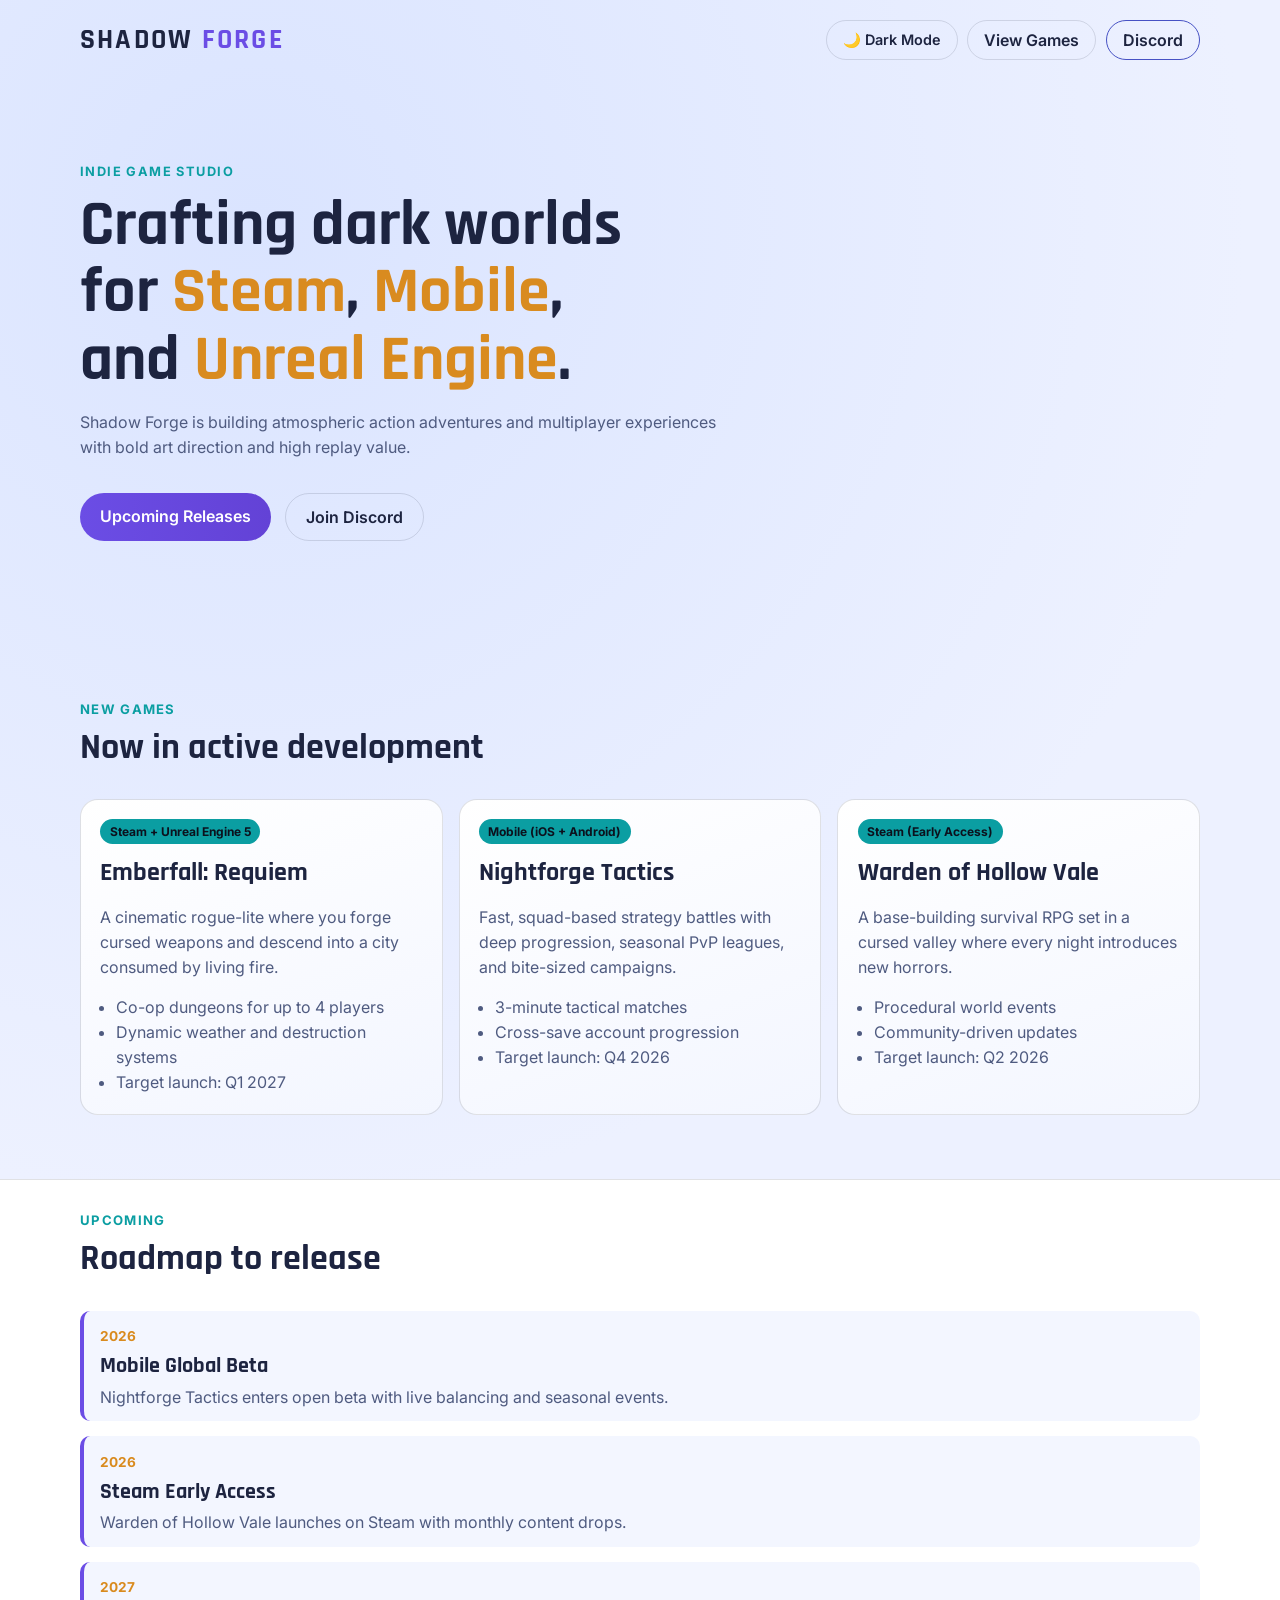
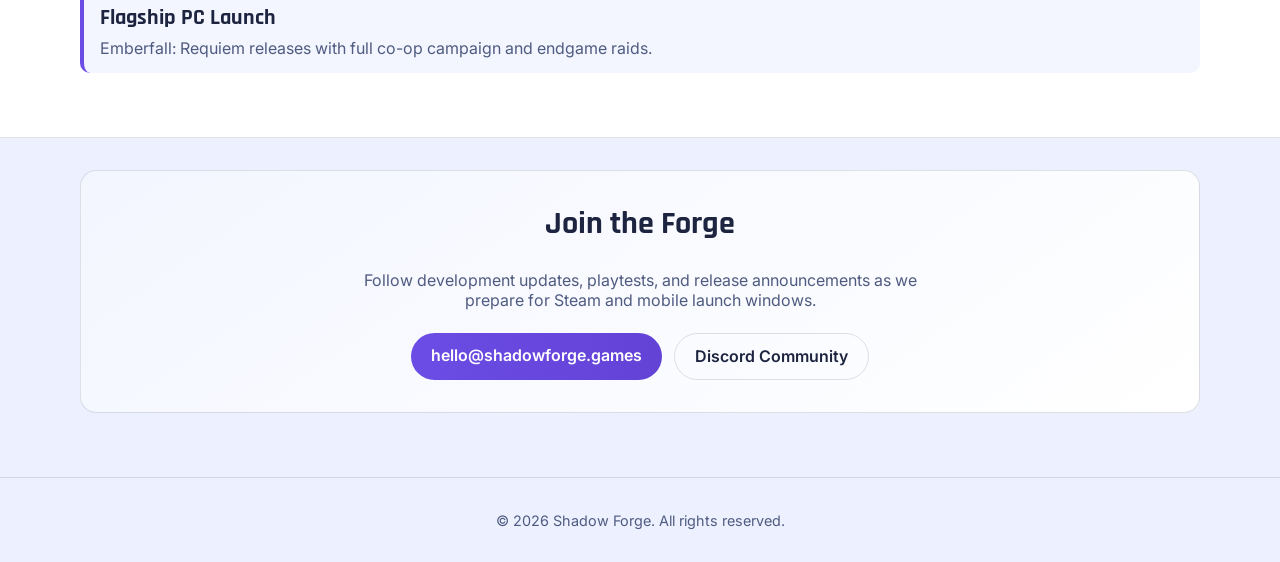
==== index.html @ a33db5d9 "Add dark and light mode toggle to landing page" ====
<!DOCTYPE html>
<html lang="en" data-theme="dark">
<head>
  <meta charset="UTF-8" />
  <meta name="viewport" content="width=device-width, initial-scale=1.0" />
  <title>Shadow Forge | Games in Development</title>
  <meta name="description" content="Shadow Forge is an independent game company building new and upcoming titles for Steam, mobile, and Unreal Engine-powered experiences." />
  <link rel="preconnect" href="https://fonts.googleapis.com">
  <link rel="preconnect" href="https://fonts.gstatic.com" crossorigin>
  <link href="https://fonts.googleapis.com/css2?family=Rajdhani:wght@400;600;700&family=Inter:wght@400;500;700&display=swap" rel="stylesheet">
  <link rel="stylesheet" href="styles.css" />
</head>
<body>
  <header class="hero">
    <nav class="nav container">
      <div class="brand">SHADOW <span>FORGE</span></div>
      <div class="nav-links">
        <button class="theme-toggle" id="theme-toggle" type="button" aria-label="Toggle dark and light mode">☀️ Light Mode</button>
        <a class="cta" href="#games">View Games</a>
        <a class="cta cta-discord" href="https://discord.gg/9wCuND36" target="_blank" rel="noopener noreferrer">Discord</a>
      </div>
    </nav>
    <div class="hero-content container">
      <p class="eyebrow">Indie Game Studio</p>
      <h1>Crafting dark worlds for <span>Steam</span>, <span>Mobile</span>, and <span>Unreal Engine</span>.</h1>
      <p class="lead">
        Shadow Forge is building atmospheric action adventures and multiplayer experiences with bold art direction and high replay value.
      </p>
      <div class="hero-buttons">
        <a class="btn-primary" href="#upcoming">Upcoming Releases</a>
        <a class="btn-secondary" href="https://discord.gg/9wCuND36" target="_blank" rel="noopener noreferrer">Join Discord</a>
      </div>
    </div>
  </header>

  <main>
    <section class="section container" id="games">
      <div class="section-title">
        <p>New Games</p>
        <h2>Now in active development</h2>
      </div>
      <div class="card-grid">
        <article class="game-card">
          <div class="badge">Steam + Unreal Engine 5</div>
          <h3>Emberfall: Requiem</h3>
          <p>A cinematic rogue-lite where you forge cursed weapons and descend into a city consumed by living fire.</p>
          <ul>
            <li>Co-op dungeons for up to 4 players</li>
            <li>Dynamic weather and destruction systems</li>
            <li>Target launch: Q1 2027</li>
          </ul>
        </article>

        <article class="game-card">
          <div class="badge">Mobile (iOS + Android)</div>
          <h3>Nightforge Tactics</h3>
          <p>Fast, squad-based strategy battles with deep progression, seasonal PvP leagues, and bite-sized campaigns.</p>
          <ul>
            <li>3-minute tactical matches</li>
            <li>Cross-save account progression</li>
            <li>Target launch: Q4 2026</li>
          </ul>
        </article>

        <article class="game-card">
          <div class="badge">Steam (Early Access)</div>
          <h3>Warden of Hollow Vale</h3>
          <p>A base-building survival RPG set in a cursed valley where every night introduces new horrors.</p>
          <ul>
            <li>Procedural world events</li>
            <li>Community-driven updates</li>
            <li>Target launch: Q2 2026</li>
          </ul>
        </article>
      </div>
    </section>

    <section class="section section-alt" id="upcoming">
      <div class="container timeline-wrap">
        <div class="section-title">
          <p>Upcoming</p>
          <h2>Roadmap to release</h2>
        </div>
        <div class="timeline">
          <div class="timeline-item">
            <span>2026</span>
            <h4>Mobile Global Beta</h4>
            <p>Nightforge Tactics enters open beta with live balancing and seasonal events.</p>
          </div>
          <div class="timeline-item">
            <span>2026</span>
            <h4>Steam Early Access</h4>
            <p>Warden of Hollow Vale launches on Steam with monthly content drops.</p>
          </div>
          <div class="timeline-item">
            <span>2027</span>
            <h4>Flagship PC Launch</h4>
            <p>Emberfall: Requiem releases with full co-op campaign and endgame raids.</p>
          </div>
        </div>
      </div>
    </section>

    <section class="section container" id="contact">
      <div class="contact-box">
        <h2>Join the Forge</h2>
        <p>Follow development updates, playtests, and release announcements as we prepare for Steam and mobile launch windows.</p>
        <div class="contact-actions">
          <a href="mailto:hello@shadowforge.games" class="btn-primary">hello@shadowforge.games</a>
          <a href="https://discord.gg/9wCuND36" target="_blank" rel="noopener noreferrer" class="btn-secondary">Discord Community</a>
        </div>
      </div>
    </section>
  </main>

  <footer>
    <p>© 2026 Shadow Forge. All rights reserved.</p>
  </footer>

  <script>
    (function () {
      const root = document.documentElement;
      const toggle = document.getElementById('theme-toggle');
      const storageKey = 'shadowforge-theme';
      const preferred = window.matchMedia('(prefers-color-scheme: light)').matches ? 'light' : 'dark';
      const initial = localStorage.getItem(storageKey) || preferred;

      function setTheme(theme) {
        root.setAttribute('data-theme', theme);
        toggle.textContent = theme === 'dark' ? '☀️ Light Mode' : '🌙 Dark Mode';
      }

      setTheme(initial);

      toggle.addEventListener('click', function () {
        const next = root.getAttribute('data-theme') === 'dark' ? 'light' : 'dark';
        setTheme(next);
        localStorage.setItem(storageKey, next);
      });
    })();
  </script>
</body>
</html>
---- styles.css ----
:root {
  --bg: #0b0d14;
  --bg-grad-start: #1b2242;
  --panel: #111523;
  --panel-soft: #171d30;
  --text: #e9ecf8;
  --muted: #a8b1ca;
  --line: #ffffff22;
  --primary: #8a5cf6;
  --secondary: #23d0d3;
  --accent: #f3a635;
  --discord: #5865f2;
}

html[data-theme="light"] {
  --bg: #edf1ff;
  --bg-grad-start: #dae4ff;
  --panel: #ffffff;
  --panel-soft: #f3f6ff;
  --text: #1d2440;
  --muted: #4f5b80;
  --line: #18213a22;
  --primary: #6b4de5;
  --secondary: #0b9ea2;
  --accent: #d98b1f;
  --discord: #4752c4;
}

* {
  box-sizing: border-box;
}

html,
body {
  margin: 0;
  padding: 0;
  background: radial-gradient(circle at 20% 10%, var(--bg-grad-start) 0%, var(--bg) 45%);
  color: var(--text);
  font-family: Inter, system-ui, -apple-system, Segoe UI, Roboto, Helvetica, Arial, sans-serif;
}

.container {
  width: min(1120px, 92vw);
  margin-inline: auto;
}

.nav {
  display: flex;
  justify-content: space-between;
  align-items: center;
  padding: 1.25rem 0;
}

.nav-links {
  display: flex;
  gap: 0.6rem;
  flex-wrap: wrap;
  justify-content: flex-end;
}

.brand {
  font-family: Rajdhani, sans-serif;
  font-size: 1.75rem;
  font-weight: 700;
  letter-spacing: 0.08em;
}

.brand span {
  color: var(--primary);
}

.cta,
.btn-primary,
.btn-secondary,
.theme-toggle {
  text-decoration: none;
  font-weight: 600;
  border-radius: 999px;
  transition: transform 0.2s ease, opacity 0.2s ease;
}

.theme-toggle {
  cursor: pointer;
  border: 1px solid var(--line);
  background: transparent;
  color: var(--text);
  padding: 0.55rem 1rem;
  font-family: inherit;
  font-size: 0.9rem;
}

.cta {
  color: var(--text);
  border: 1px solid var(--line);
  padding: 0.55rem 1rem;
}

.cta-discord {
  border-color: var(--discord);
}

.cta:hover,
.btn-primary:hover,
.btn-secondary:hover,
.theme-toggle:hover {
  transform: translateY(-2px);
  opacity: 0.95;
}

.hero {
  padding-bottom: 3rem;
}

.hero-content {
  padding: 4.5rem 0 5rem;
}

.eyebrow {
  color: var(--secondary);
  letter-spacing: 0.11em;
  text-transform: uppercase;
  font-size: 0.8rem;
  font-weight: 700;
}

h1 {
  font-family: Rajdhani, sans-serif;
  line-height: 1.05;
  font-size: clamp(2.2rem, 5vw, 4.4rem);
  margin: 0.4rem 0 1rem;
  max-width: 16ch;
}

h1 span {
  color: var(--accent);
}

.lead {
  color: var(--muted);
  max-width: 65ch;
  line-height: 1.6;
}

.hero-buttons {
  margin-top: 2rem;
  display: flex;
  gap: 0.9rem;
  flex-wrap: wrap;
}

.btn-primary {
  background: linear-gradient(90deg, var(--primary), #6342d6);
  color: #fff;
  padding: 0.8rem 1.25rem;
}

.btn-secondary {
  border: 1px solid var(--line);
  color: var(--text);
  padding: 0.8rem 1.25rem;
}

.section {
  padding: 2rem 0 4rem;
}

.section-title p {
  margin: 0;
  text-transform: uppercase;
  color: var(--secondary);
  font-size: 0.82rem;
  letter-spacing: 0.1em;
  font-weight: 700;
}

.section-title h2 {
  margin-top: 0.5rem;
  font-family: Rajdhani, sans-serif;
  font-size: clamp(1.6rem, 2.8vw, 2.6rem);
}

.card-grid {
  margin-top: 1.25rem;
  display: grid;
  gap: 1rem;
  grid-template-columns: repeat(auto-fit, minmax(230px, 1fr));
}

.game-card {
  background: linear-gradient(160deg, var(--panel), var(--panel-soft));
  border: 1px solid var(--line);
  border-radius: 18px;
  padding: 1.2rem;
}

.badge {
  display: inline-block;
  font-size: 0.75rem;
  color: #0c111d;
  background: var(--secondary);
  padding: 0.3rem 0.6rem;
  border-radius: 999px;
  font-weight: 700;
}

.game-card h3 {
  margin: 0.75rem 0 0.4rem;
  font-family: Rajdhani, sans-serif;
  font-size: 1.6rem;
}

.game-card p,
.game-card li {
  color: var(--muted);
  line-height: 1.55;
}

.game-card ul {
  margin: 0.9rem 0 0;
  padding-left: 1rem;
}

.section-alt {
  background: var(--panel);
  border-top: 1px solid var(--line);
  border-bottom: 1px solid var(--line);
}

.timeline {
  display: grid;
  gap: 0.95rem;
  margin-top: 1.2rem;
}

.timeline-item {
  background: var(--panel-soft);
  border-left: 4px solid var(--primary);
  padding: 0.9rem 1rem;
  border-radius: 10px;
}

.timeline-item span {
  color: var(--accent);
  font-weight: 700;
  font-size: 0.85rem;
}

.timeline-item h4 {
  margin: 0.4rem 0;
  font-family: Rajdhani, sans-serif;
  font-size: 1.4rem;
}

.timeline-item p {
  color: var(--muted);
  margin: 0;
}

.contact-box {
  text-align: center;
  background: linear-gradient(145deg, var(--panel-soft), var(--panel));
  border: 1px solid var(--line);
  border-radius: 16px;
  padding: 2rem 1.2rem;
}

.contact-box h2 {
  margin-top: 0;
  font-family: Rajdhani, sans-serif;
  font-size: 2rem;
}

.contact-box p {
  color: var(--muted);
  max-width: 60ch;
  margin-inline: auto;
  margin-bottom: 1.4rem;
}

.contact-actions {
  display: flex;
  justify-content: center;
  flex-wrap: wrap;
  gap: 0.8rem;
}

footer {
  border-top: 1px solid var(--line);
  text-align: center;
  color: var(--muted);
  font-size: 0.9rem;
  padding: 1.2rem;
}

@media (max-width: 700px) {
  .hero-content {
    padding-top: 2.8rem;
  }

  .nav {
    flex-direction: column;
    gap: 0.8rem;
    align-items: flex-start;
  }

  .nav-links {
    justify-content: flex-start;
  }
}
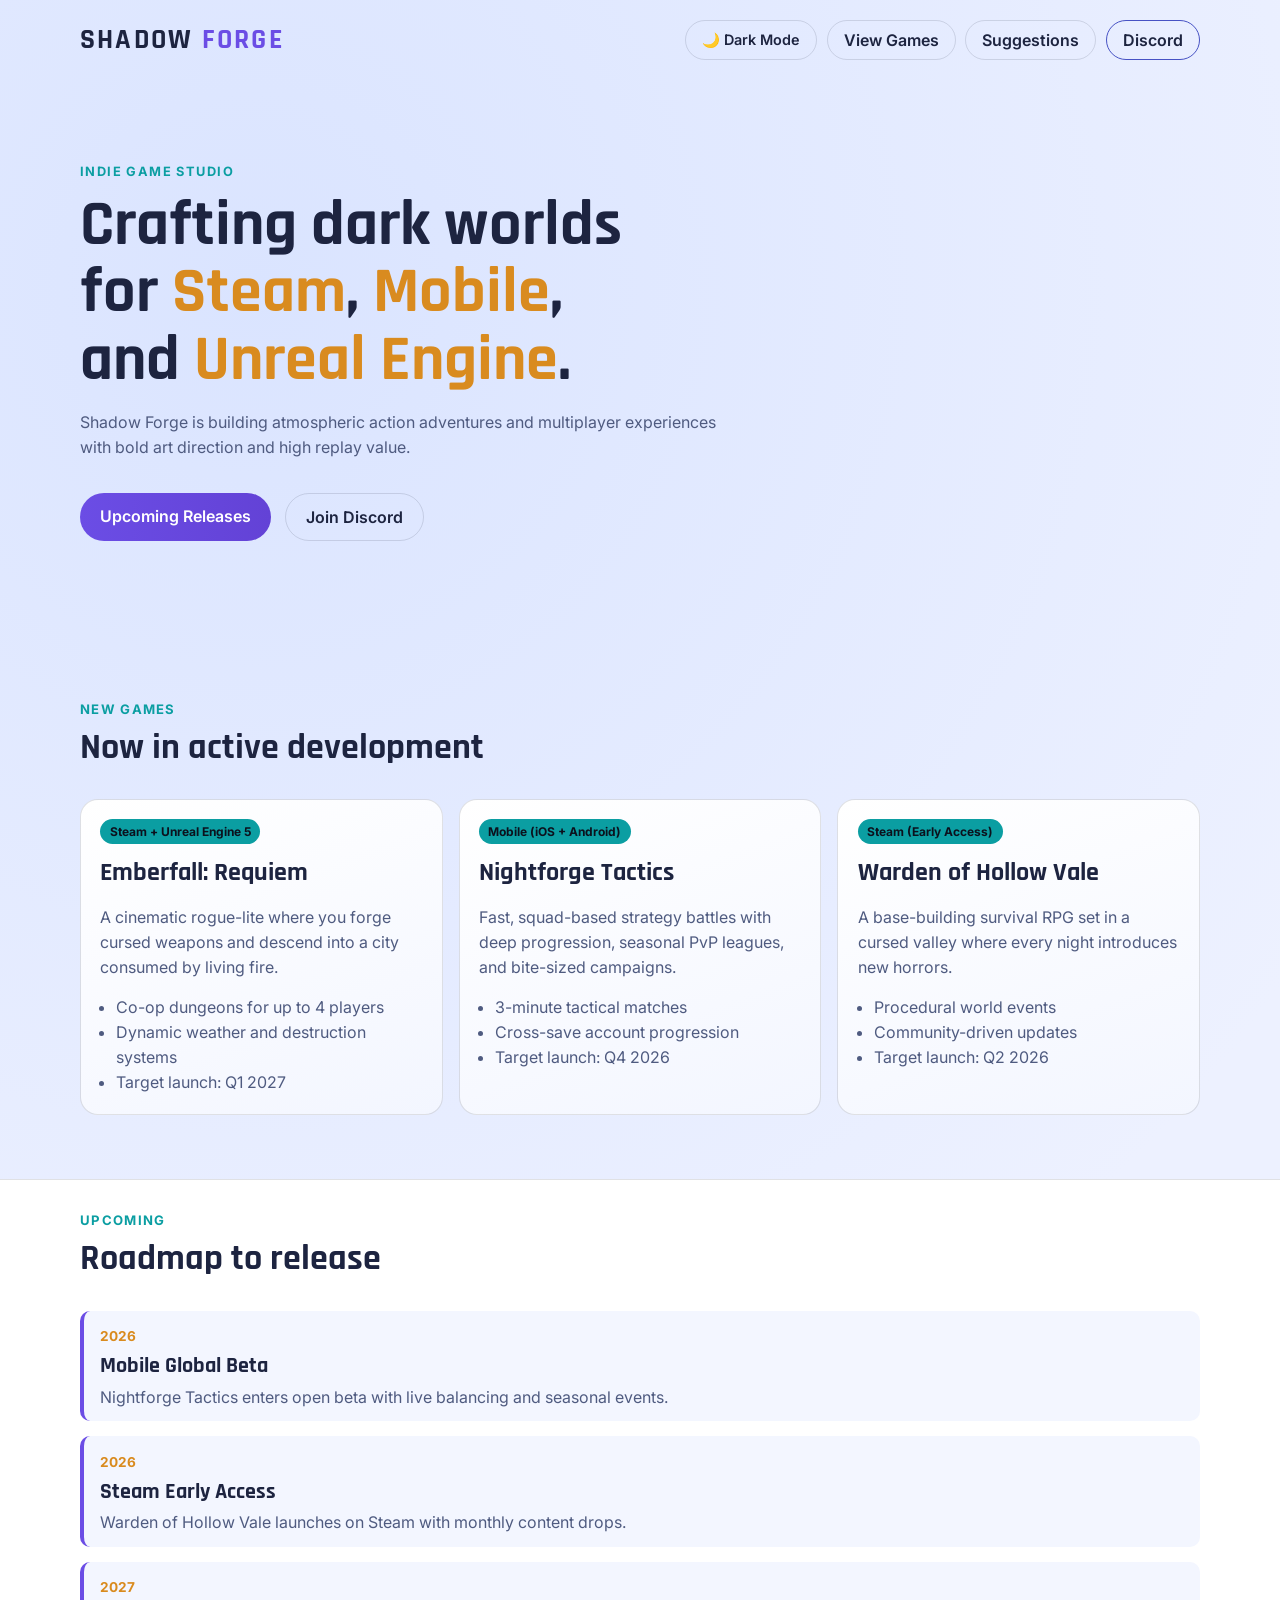
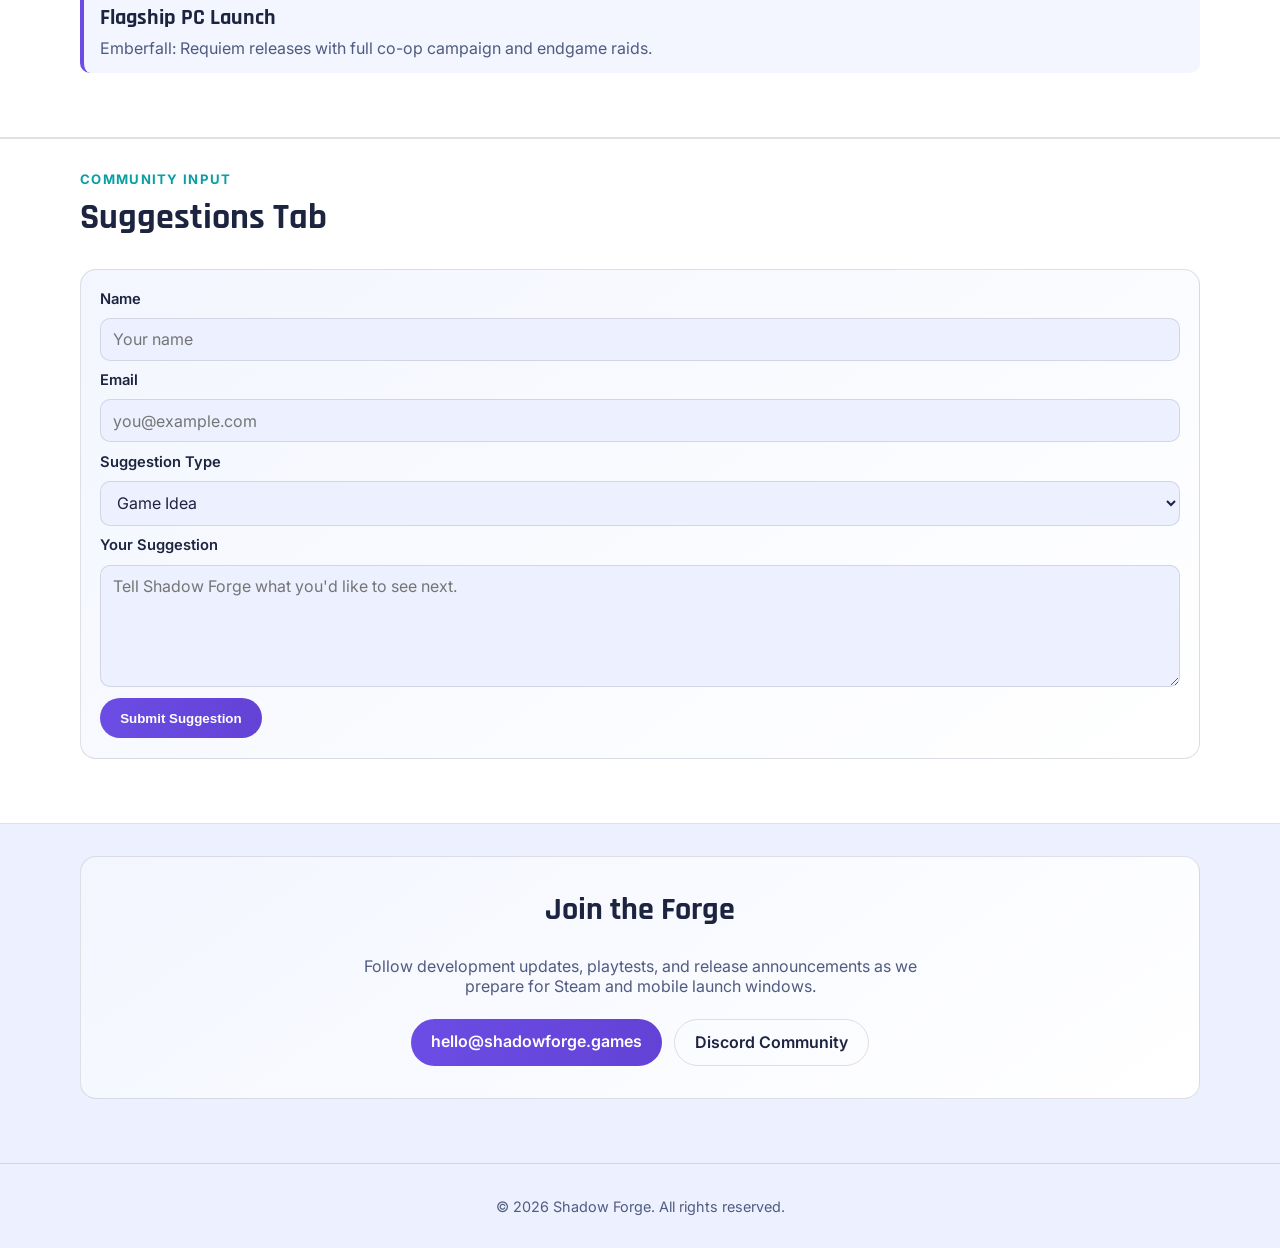
==== commit aab92686: "Add Suggestions tab and feedback form section" ====
--- a/index.html
+++ b/index.html
@@ -17,6 +17,7 @@
       <div class="nav-links">
         <button class="theme-toggle" id="theme-toggle" type="button" aria-label="Toggle dark and light mode">☀️ Light Mode</button>
         <a class="cta" href="#games">View Games</a>
+        <a class="cta" href="#suggestions">Suggestions</a>
         <a class="cta cta-discord" href="https://discord.gg/9wCuND36" target="_blank" rel="noopener noreferrer">Discord</a>
       </div>
     </nav>
@@ -101,6 +102,35 @@
       </div>
     </section>
 
+    <section class="section section-alt" id="suggestions">
+      <div class="container">
+        <div class="section-title">
+          <p>Community Input</p>
+          <h2>Suggestions Tab</h2>
+        </div>
+        <form class="suggestions-form" action="#" method="post">
+          <label for="suggestion-name">Name</label>
+          <input id="suggestion-name" name="name" type="text" placeholder="Your name" />
+
+          <label for="suggestion-email">Email</label>
+          <input id="suggestion-email" name="email" type="email" placeholder="you@example.com" />
+
+          <label for="suggestion-type">Suggestion Type</label>
+          <select id="suggestion-type" name="type">
+            <option>Game Idea</option>
+            <option>Feature Request</option>
+            <option>Bug / UX Feedback</option>
+            <option>Community Event</option>
+          </select>
+
+          <label for="suggestion-message">Your Suggestion</label>
+          <textarea id="suggestion-message" name="message" rows="5" placeholder="Tell Shadow Forge what you'd like to see next."></textarea>
+
+          <button class="btn-primary" type="submit">Submit Suggestion</button>
+        </form>
+      </div>
+    </section>
+
     <section class="section container" id="contact">
       <div class="contact-box">
         <h2>Join the Forge</h2>
--- a/styles.css
+++ b/styles.css
@@ -284,6 +284,45 @@
   gap: 0.8rem;
 }
 
+
+.suggestions-form {
+  margin-top: 1.25rem;
+  background: linear-gradient(145deg, var(--panel-soft), var(--panel));
+  border: 1px solid var(--line);
+  border-radius: 16px;
+  padding: 1.2rem;
+  display: grid;
+  gap: 0.65rem;
+}
+
+.suggestions-form label {
+  font-weight: 600;
+  font-size: 0.92rem;
+}
+
+.suggestions-form input,
+.suggestions-form select,
+.suggestions-form textarea {
+  width: 100%;
+  border: 1px solid var(--line);
+  border-radius: 10px;
+  background: var(--bg);
+  color: var(--text);
+  padding: 0.65rem 0.75rem;
+  font: inherit;
+}
+
+.suggestions-form textarea {
+  resize: vertical;
+  min-height: 120px;
+}
+
+.suggestions-form .btn-primary {
+  border: 0;
+  justify-self: start;
+  cursor: pointer;
+}
+
 footer {
   border-top: 1px solid var(--line);
   text-align: center;
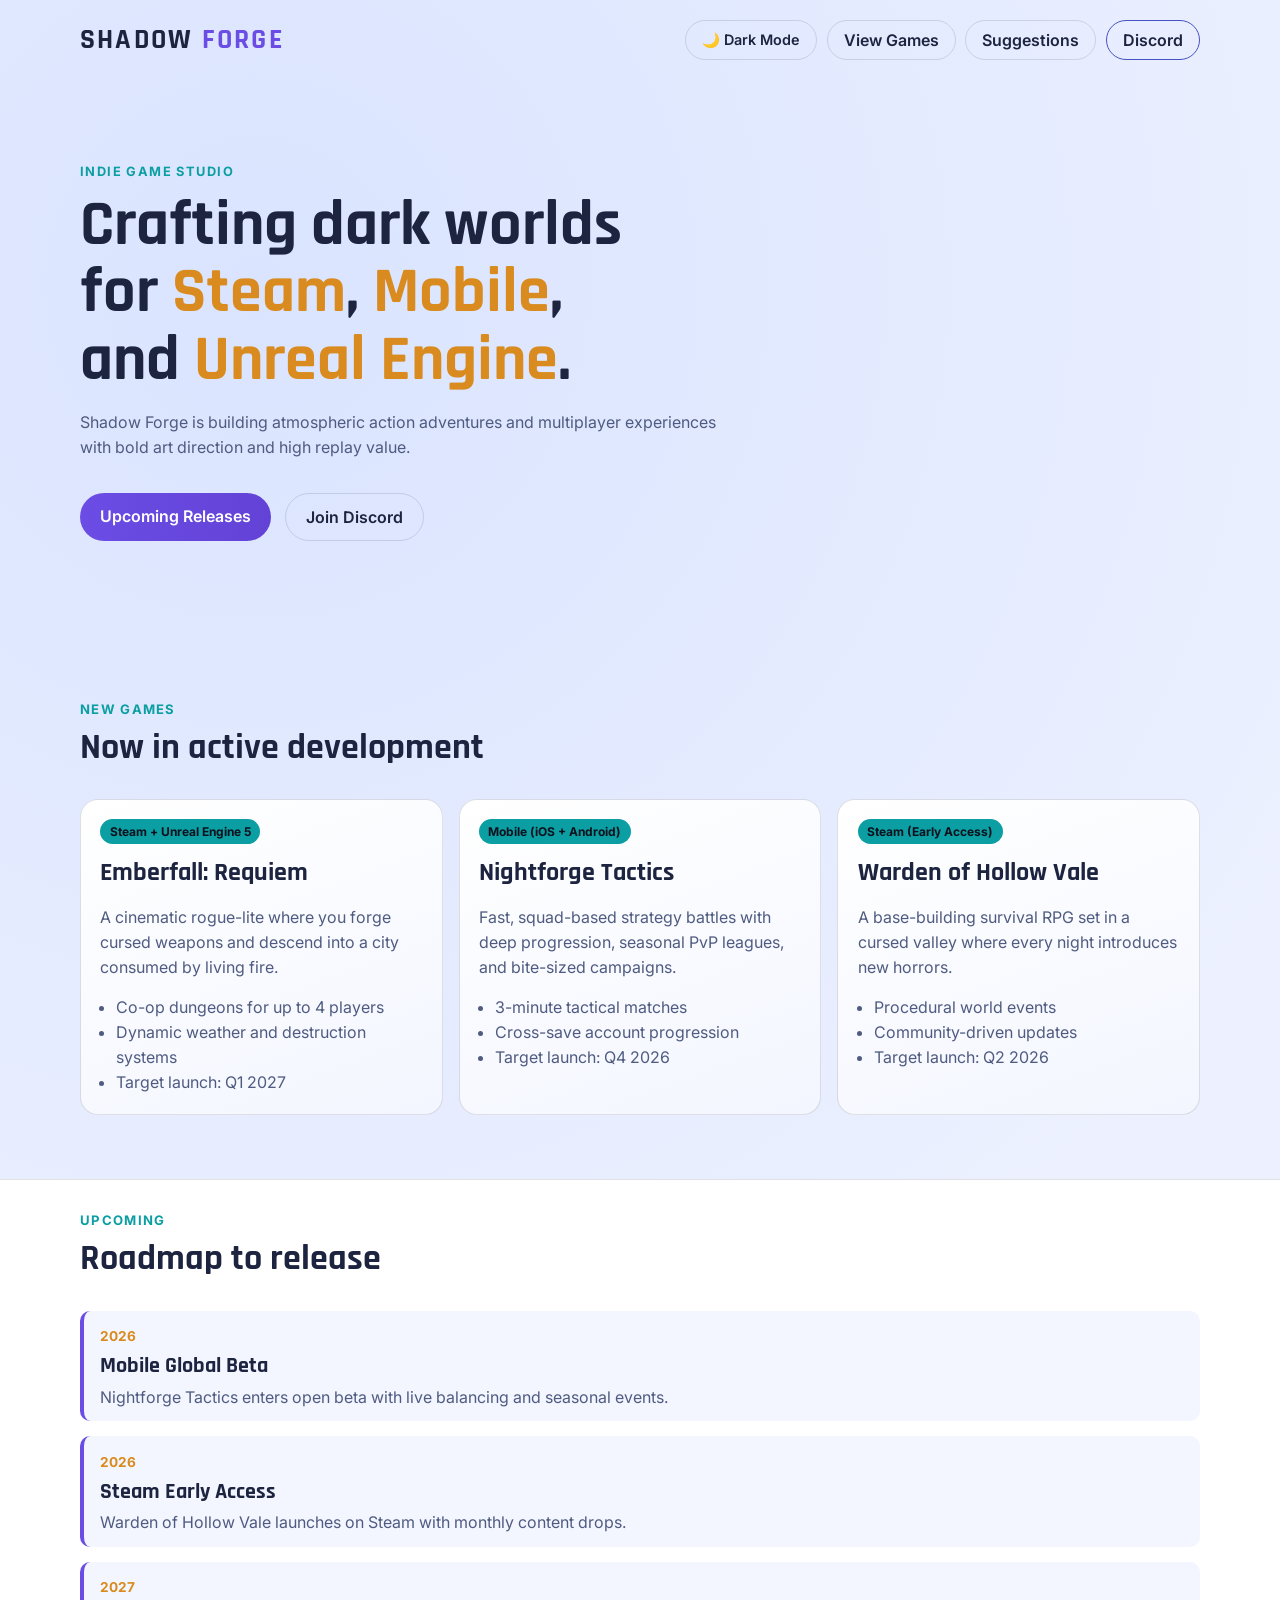
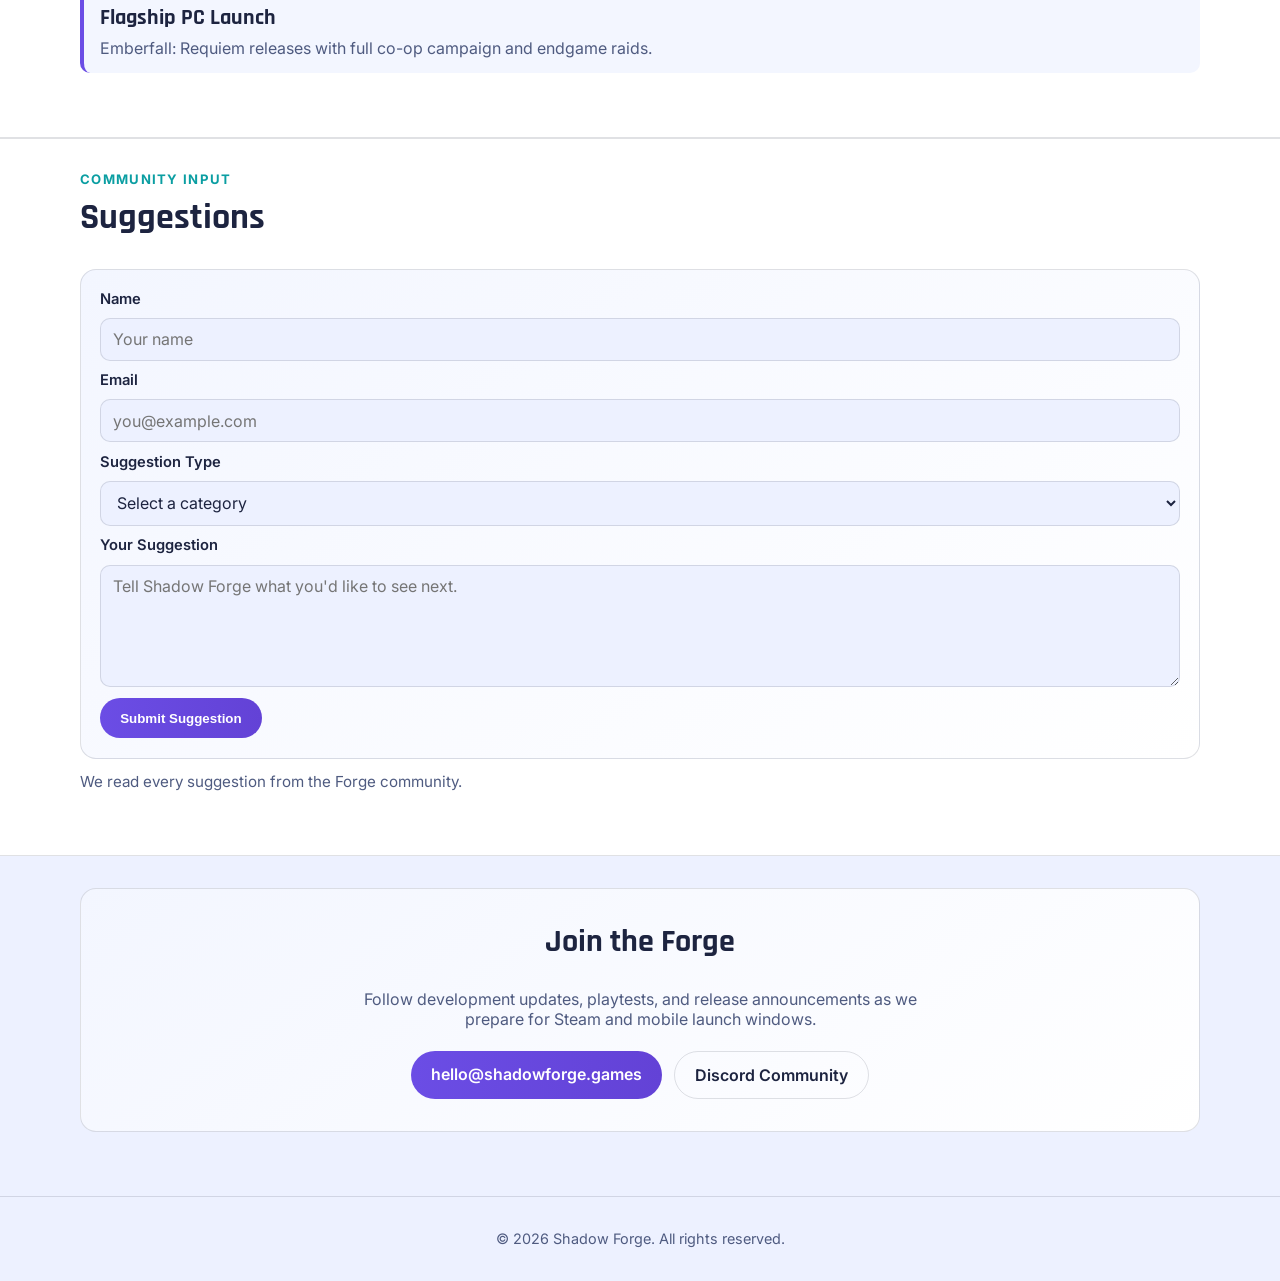
==== commit 06c58b27: "Refine suggestions section UX and validation" ====
--- a/index.html
+++ b/index.html
@@ -106,28 +106,30 @@
       <div class="container">
         <div class="section-title">
           <p>Community Input</p>
-          <h2>Suggestions Tab</h2>
+          <h2>Suggestions</h2>
         </div>
-        <form class="suggestions-form" action="#" method="post">
+        <form class="suggestions-form" id="suggestions-form" action="#" method="post">
           <label for="suggestion-name">Name</label>
-          <input id="suggestion-name" name="name" type="text" placeholder="Your name" />
+          <input id="suggestion-name" name="name" type="text" placeholder="Your name" required />
 
           <label for="suggestion-email">Email</label>
-          <input id="suggestion-email" name="email" type="email" placeholder="you@example.com" />
+          <input id="suggestion-email" name="email" type="email" placeholder="you@example.com" required />
 
           <label for="suggestion-type">Suggestion Type</label>
-          <select id="suggestion-type" name="type">
-            <option>Game Idea</option>
-            <option>Feature Request</option>
-            <option>Bug / UX Feedback</option>
-            <option>Community Event</option>
+          <select id="suggestion-type" name="type" required>
+            <option value="" selected disabled>Select a category</option>
+            <option value="game-idea">Game Idea</option>
+            <option value="feature-request">Feature Request</option>
+            <option value="bug-ux-feedback">Bug / UX Feedback</option>
+            <option value="community-event">Community Event</option>
           </select>
 
           <label for="suggestion-message">Your Suggestion</label>
-          <textarea id="suggestion-message" name="message" rows="5" placeholder="Tell Shadow Forge what you'd like to see next."></textarea>
+          <textarea id="suggestion-message" name="message" rows="5" placeholder="Tell Shadow Forge what you'd like to see next." required></textarea>
 
           <button class="btn-primary" type="submit">Submit Suggestion</button>
         </form>
+        <p class="suggestions-note" id="suggestions-note" aria-live="polite">We read every suggestion from the Forge community.</p>
       </div>
     </section>
 
@@ -167,6 +169,15 @@
         setTheme(next);
         localStorage.setItem(storageKey, next);
       });
+
+      const form = document.getElementById('suggestions-form');
+      const note = document.getElementById('suggestions-note');
+
+      form.addEventListener('submit', function (event) {
+        event.preventDefault();
+        note.textContent = 'Thanks! Your suggestion has been recorded for the Shadow Forge team.';
+        form.reset();
+      });
     })();
   </script>
 </body>
--- a/styles.css
+++ b/styles.css
@@ -323,6 +323,20 @@
   cursor: pointer;
 }
 
+
+.suggestions-note {
+  margin: 0.85rem 0 0;
+  color: var(--muted);
+  font-size: 0.95rem;
+}
+
+.suggestions-form input:focus,
+.suggestions-form select:focus,
+.suggestions-form textarea:focus {
+  outline: 2px solid var(--secondary);
+  outline-offset: 1px;
+}
+
 footer {
   border-top: 1px solid var(--line);
   text-align: center;
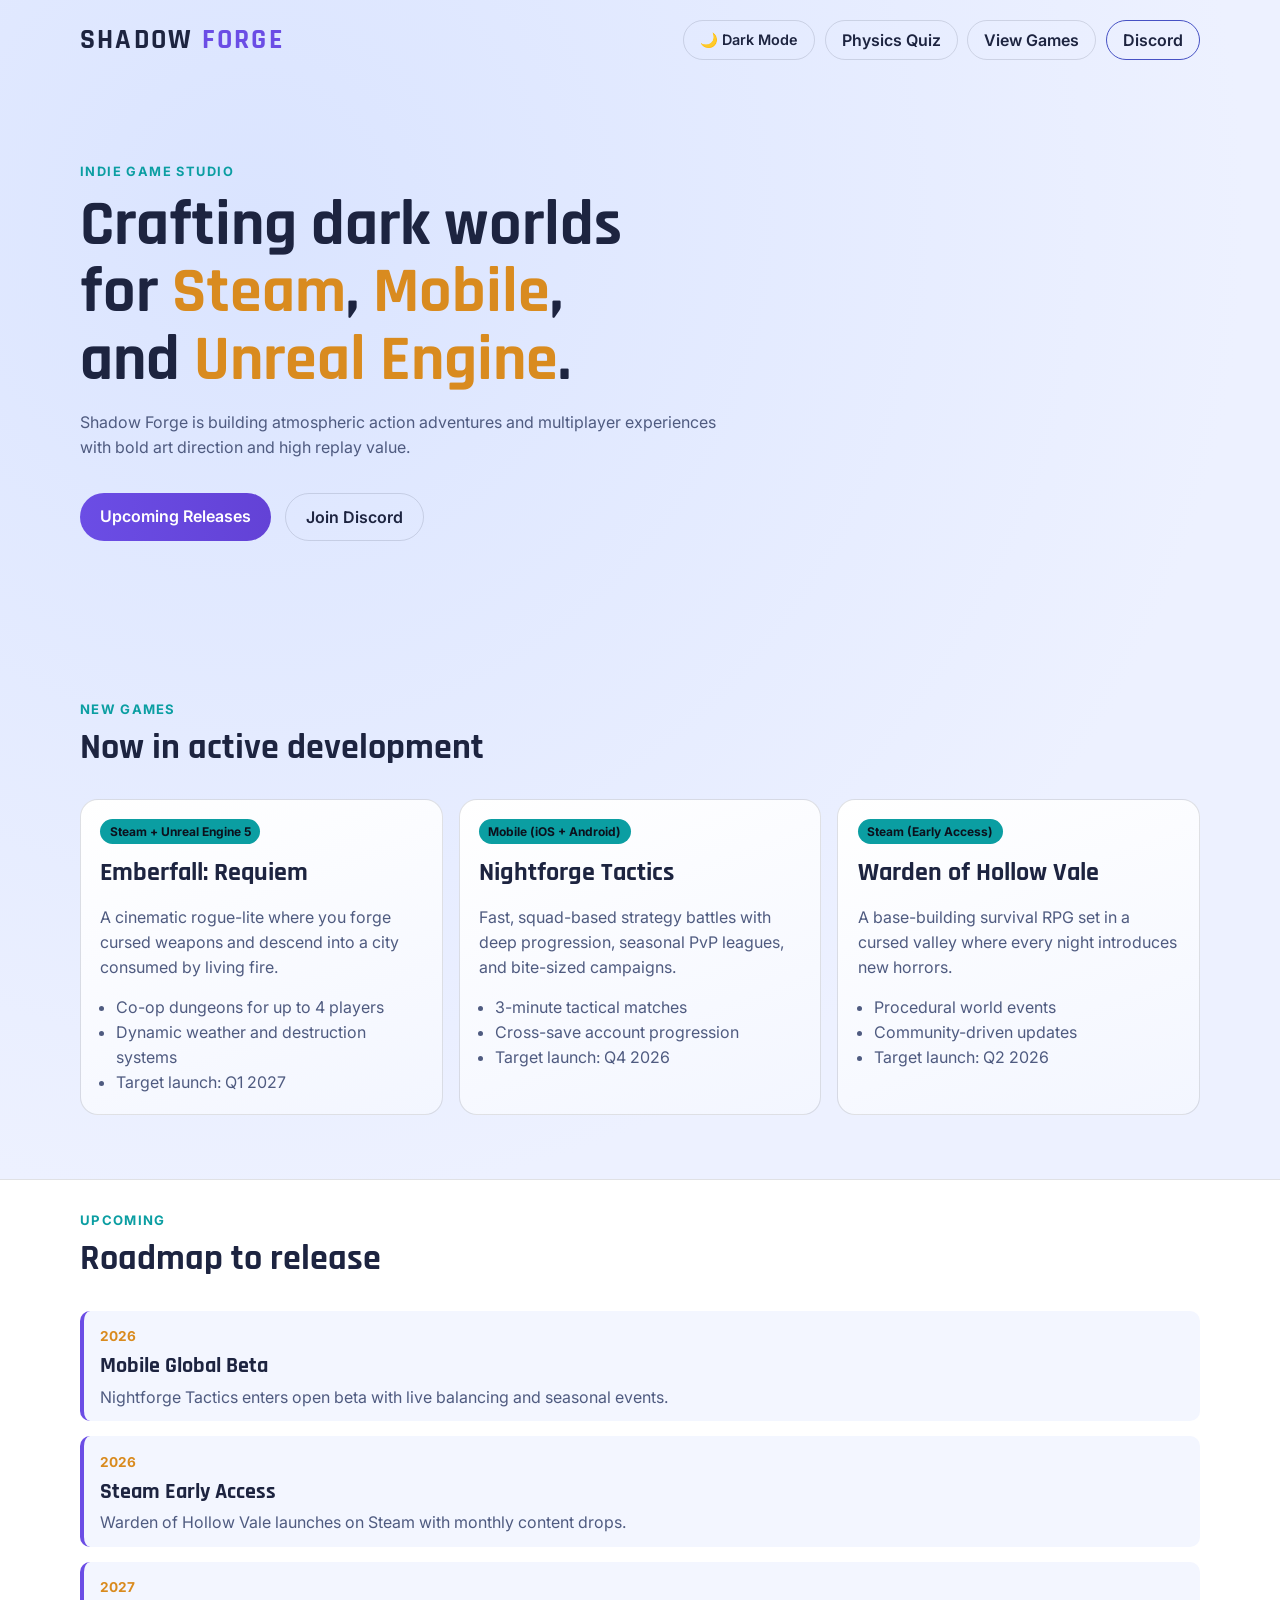
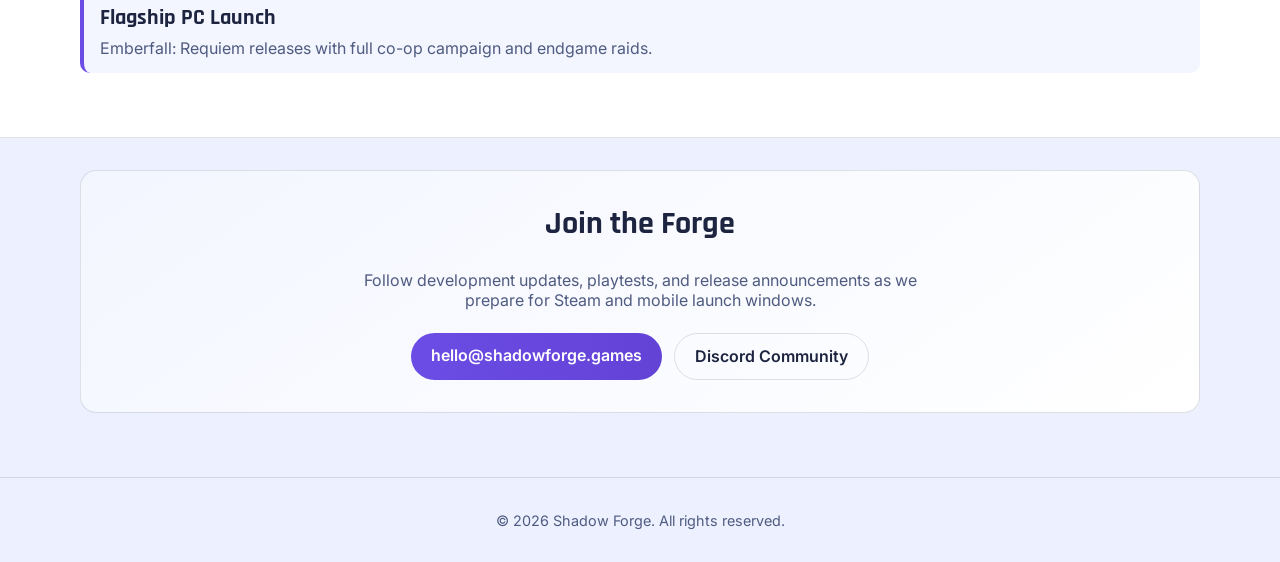
==== commit 4a76e1ca: "Add physics quiz page covering acceleration and gravity Creates quiz.html with 20 multiple-choice qu" ====
--- a/index.html
+++ b/index.html
@@ -16,8 +16,8 @@
       <div class="brand">SHADOW <span>FORGE</span></div>
       <div class="nav-links">
         <button class="theme-toggle" id="theme-toggle" type="button" aria-label="Toggle dark and light mode">☀️ Light Mode</button>
+        <a class="cta" href="quiz.html">Physics Quiz</a>
         <a class="cta" href="#games">View Games</a>
-        <a class="cta" href="#suggestions">Suggestions</a>
         <a class="cta cta-discord" href="https://discord.gg/9wCuND36" target="_blank" rel="noopener noreferrer">Discord</a>
       </div>
     </nav>
@@ -102,37 +102,6 @@
       </div>
     </section>
 
-    <section class="section section-alt" id="suggestions">
-      <div class="container">
-        <div class="section-title">
-          <p>Community Input</p>
-          <h2>Suggestions</h2>
-        </div>
-        <form class="suggestions-form" id="suggestions-form" action="#" method="post">
-          <label for="suggestion-name">Name</label>
-          <input id="suggestion-name" name="name" type="text" placeholder="Your name" required />
-
-          <label for="suggestion-email">Email</label>
-          <input id="suggestion-email" name="email" type="email" placeholder="you@example.com" required />
-
-          <label for="suggestion-type">Suggestion Type</label>
-          <select id="suggestion-type" name="type" required>
-            <option value="" selected disabled>Select a category</option>
-            <option value="game-idea">Game Idea</option>
-            <option value="feature-request">Feature Request</option>
-            <option value="bug-ux-feedback">Bug / UX Feedback</option>
-            <option value="community-event">Community Event</option>
-          </select>
-
-          <label for="suggestion-message">Your Suggestion</label>
-          <textarea id="suggestion-message" name="message" rows="5" placeholder="Tell Shadow Forge what you'd like to see next." required></textarea>
-
-          <button class="btn-primary" type="submit">Submit Suggestion</button>
-        </form>
-        <p class="suggestions-note" id="suggestions-note" aria-live="polite">We read every suggestion from the Forge community.</p>
-      </div>
-    </section>
-
     <section class="section container" id="contact">
       <div class="contact-box">
         <h2>Join the Forge</h2>
@@ -169,15 +138,6 @@
         setTheme(next);
         localStorage.setItem(storageKey, next);
       });
-
-      const form = document.getElementById('suggestions-form');
-      const note = document.getElementById('suggestions-note');
-
-      form.addEventListener('submit', function (event) {
-        event.preventDefault();
-        note.textContent = 'Thanks! Your suggestion has been recorded for the Shadow Forge team.';
-        form.reset();
-      });
     })();
   </script>
 </body>
